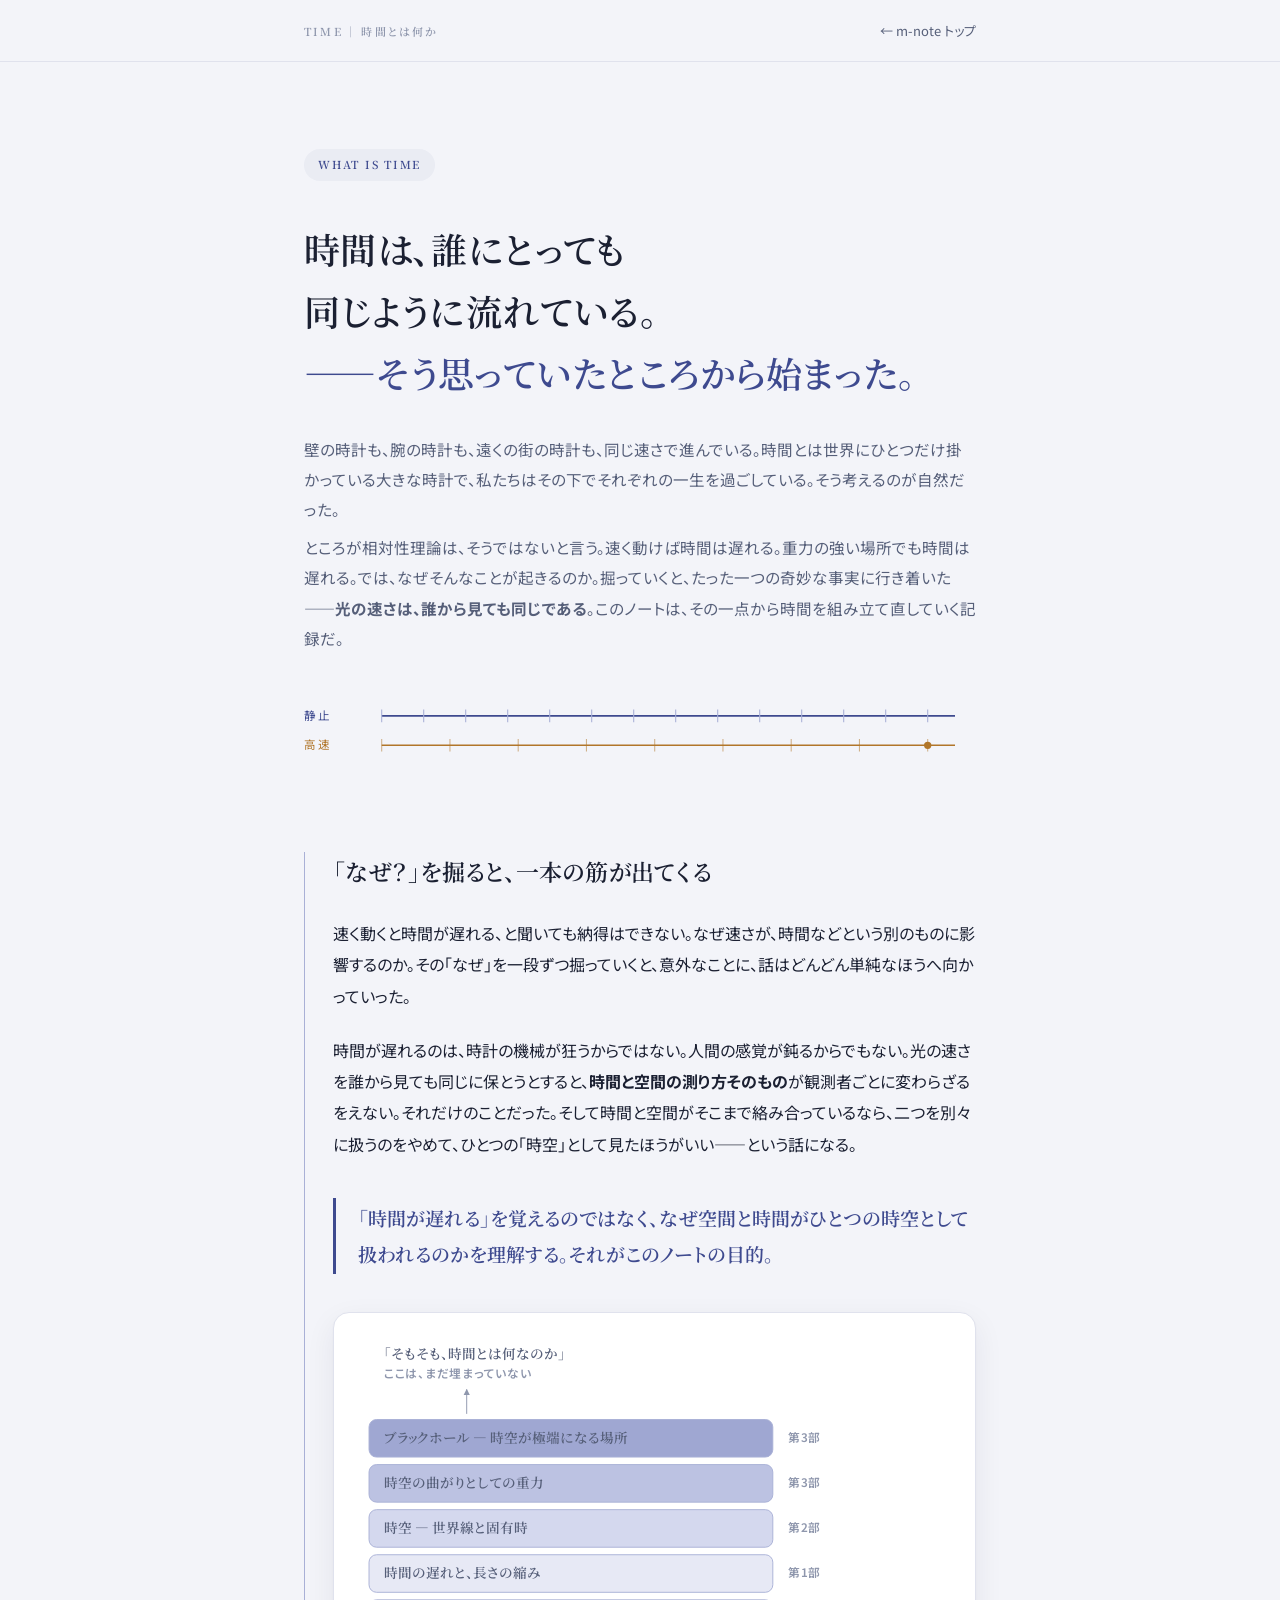
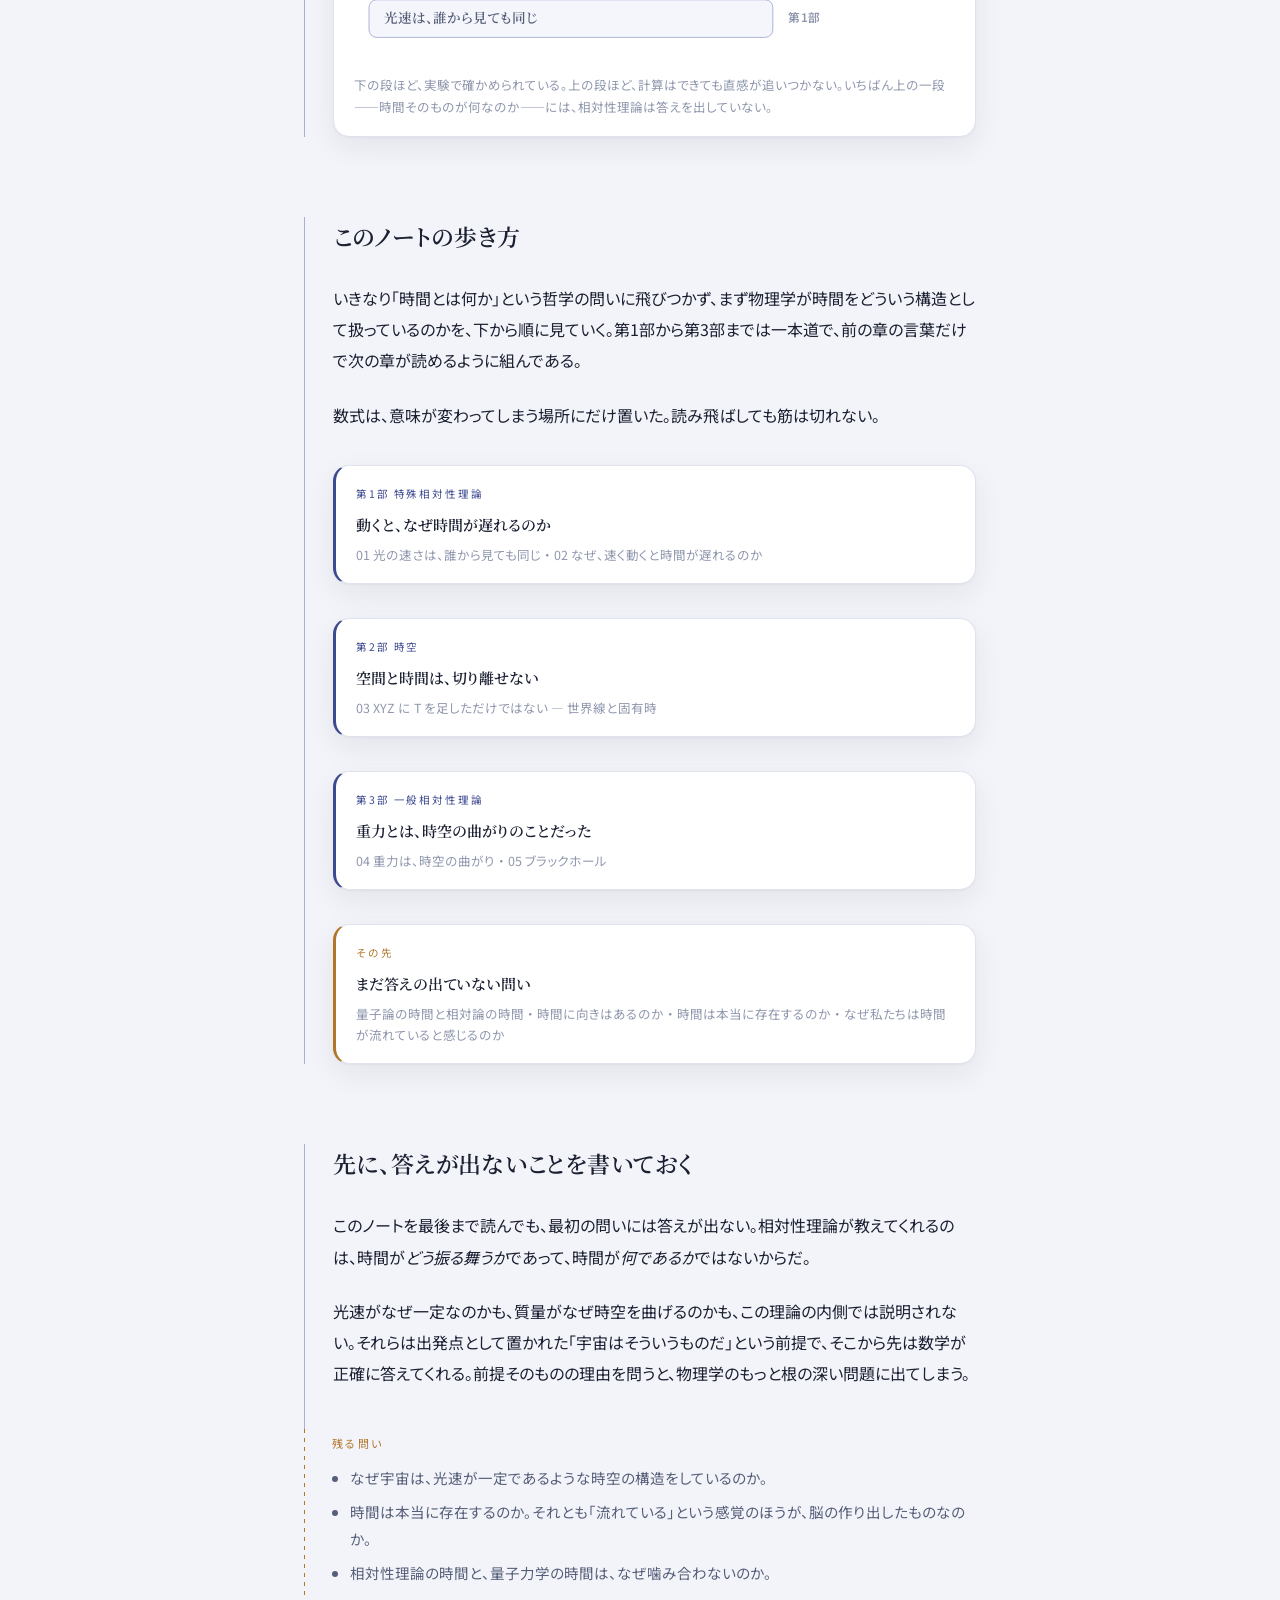
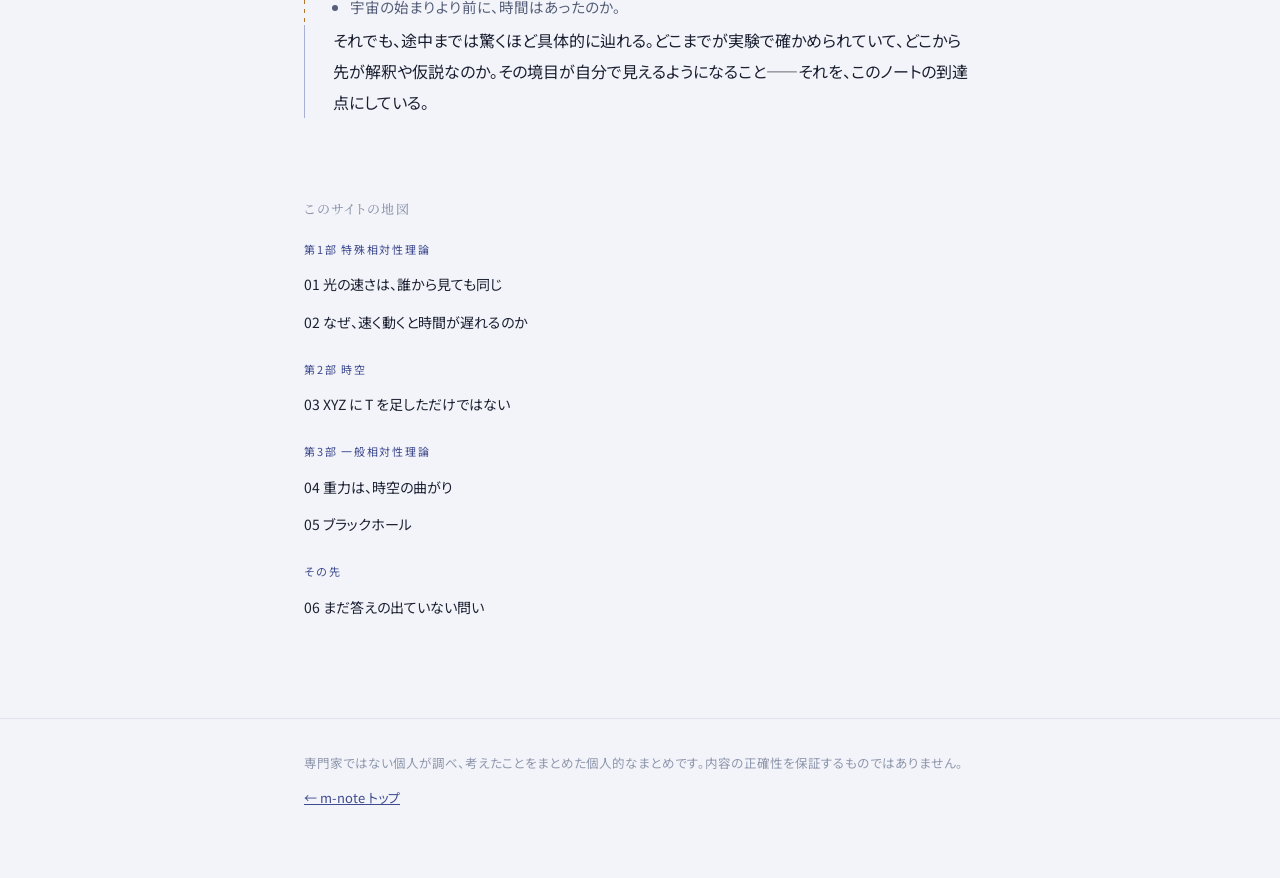
==== index.html @ a7ca9801 "時間とは何か：初回公開 Co-Authored-By: Claude Opus 5 <noreply@anthropic.com>" ====
<!DOCTYPE html>
<html lang="ja">
<head>
<meta charset="UTF-8">
<meta name="viewport" content="width=device-width, initial-scale=1.0">
<title>時間とは何か ｜ m-note</title>
<meta name="description" content="時間は、誰にとっても同じように流れているのか。光速不変という一点から出発して、時間の遅れ、時空と世界線、重力による時空の曲がり、ブラックホール、そして量子論と時間まで。「時間が遅れる」という現象を覚えるのではなく、なぜ空間と時間がひとつの時空として扱われるのかを辿る個人的なまとめ。">
<link rel="icon" href="data:image/svg+xml,<svg xmlns=%22http://www.w3.org/2000/svg%22 viewBox=%220 0 100 100%22><text y=%22.9em%22 font-size=%2290%22>⏳</text></svg>">
<link rel="preconnect" href="https://fonts.googleapis.com">
<link rel="preconnect" href="https://fonts.gstatic.com" crossorigin>
<link href="https://fonts.googleapis.com/css2?family=Noto+Sans+JP:wght@400;500;700&family=Noto+Serif+JP:wght@500;600;700&display=swap" rel="stylesheet">
<link rel="stylesheet" href="css/style.css">
</head>
<body>

<svg width="0" height="0" aria-hidden="true" focusable="false" style="position:absolute">
  <defs>
    <marker id="ar-i" viewBox="0 0 10 10" refX="9" refY="5" markerWidth="7" markerHeight="7" orient="auto-start-reverse"><path d="M0 0 L10 5 L0 10 z"/></marker>
    <marker id="ar-e" viewBox="0 0 10 10" refX="9" refY="5" markerWidth="7" markerHeight="7" orient="auto-start-reverse"><path d="M0 0 L10 5 L0 10 z"/></marker>
    <marker id="ar-f" viewBox="0 0 10 10" refX="9" refY="5" markerWidth="7" markerHeight="7" orient="auto-start-reverse"><path d="M0 0 L10 5 L0 10 z"/></marker>
  </defs>
</svg>

<header class="top">
  <div class="wrap">
    <a class="sitemark" href="index.html">TIME ｜ 時間とは何か</a>
    <a class="back" href="../">← m-note トップ</a>
  </div>
</header>

<main class="wrap">

  <div class="hero">
    <p class="part-label">WHAT IS TIME</p>
    <h1>時間は、誰にとっても<br>同じように流れている。<br><span class="em">——そう思っていたところから始まった。</span></h1>
    <p class="lede">壁の時計も、腕の時計も、遠くの街の時計も、同じ速さで進んでいる。時間とは世界にひとつだけ掛かっている大きな時計で、私たちはその下でそれぞれの一生を過ごしている。そう考えるのが自然だった。</p>
    <p class="lede">ところが相対性理論は、そうではないと言う。速く動けば時間は遅れる。重力の強い場所でも時間は遅れる。では、なぜそんなことが起きるのか。掘っていくと、たった一つの奇妙な事実に行き着いた——<strong>光の速さは、誰から見ても同じである</strong>。このノートは、その一点から時間を組み立て直していく記録だ。</p>

    <svg class="motif" viewBox="0 0 640 60" role="img" aria-labelledby="motif-t">
      <title id="motif-t">同じ区間に刻まれる、目盛りの数のちがい</title>
      <path class="wl-a" d="M74 18 H620"/>
      <path class="wl-b" d="M74 46 H620"/>
      <g class="tick">
        <path d="M74 12 V24"/><path d="M114 12 V24"/><path d="M154 12 V24"/><path d="M194 12 V24"/>
        <path d="M234 12 V24"/><path d="M274 12 V24"/><path d="M314 12 V24"/><path d="M354 12 V24"/>
        <path d="M394 12 V24"/><path d="M434 12 V24"/><path d="M474 12 V24"/><path d="M514 12 V24"/>
        <path d="M554 12 V24"/><path d="M594 12 V24"/>
      </g>
      <g class="tick-b">
        <path d="M74 40 V52"/><path d="M139 40 V52"/><path d="M204 40 V52"/><path d="M269 40 V52"/>
        <path d="M334 40 V52"/><path d="M399 40 V52"/><path d="M464 40 V52"/><path d="M529 40 V52"/>
        <path d="M594 40 V52"/>
      </g>
      <circle class="pulse" cx="594" cy="46" r="3.5"/>
      <text class="t-a" x="0" y="22">静止</text>
      <text class="t-b" x="0" y="50">高速</text>
    </svg>
  </div>

  <section class="ch">
    <h2>「なぜ？」を掘ると、一本の筋が出てくる</h2>
    <p>速く動くと時間が遅れる、と聞いても納得はできない。なぜ速さが、時間などという別のものに影響するのか。その「なぜ」を一段ずつ掘っていくと、意外なことに、話はどんどん単純なほうへ向かっていった。</p>
    <p>時間が遅れるのは、時計の機械が狂うからではない。人間の感覚が鈍るからでもない。光の速さを誰から見ても同じに保とうとすると、<strong>時間と空間の測り方そのもの</strong>が観測者ごとに変わらざるをえない。それだけのことだった。そして時間と空間がそこまで絡み合っているなら、二つを別々に扱うのをやめて、ひとつの「時空」として見たほうがいい——という話になる。</p>

    <div class="keypoint">「時間が遅れる」を覚えるのではなく、なぜ空間と時間がひとつの時空として扱われるのかを理解する。それがこのノートの目的。</div>

    <figure class="fig">
      <svg viewBox="0 0 640 344" role="img" aria-labelledby="fladder-t">
        <title id="fladder-t">光速不変から、ブラックホールまで</title>
        <text x="32" y="26">「そもそも、時間とは何なのか」</text>
        <text class="lb" x="32" y="46">ここは、まだ埋まっていない</text>
        <path class="s-f" d="M120 84 V58" marker-end="url(#ar-f)"/>
        <rect class="box fill-4" x="16" y="90" width="430" height="40" rx="8"/>
        <rect class="box fill-3" x="16" y="138" width="430" height="40" rx="8"/>
        <rect class="box fill-2" x="16" y="186" width="430" height="40" rx="8"/>
        <rect class="box fill-1" x="16" y="234" width="430" height="40" rx="8"/>
        <rect class="box fill-0" x="16" y="282" width="430" height="40" rx="8"/>
        <text x="32" y="115">ブラックホール — 時空が極端になる場所</text>
        <text x="32" y="163">時空の曲がりとしての重力</text>
        <text x="32" y="211">時空 — 世界線と固有時</text>
        <text x="32" y="259">時間の遅れと、長さの縮み</text>
        <text x="32" y="307">光速は、誰から見ても同じ</text>
        <text class="lb" x="462" y="114">第3部</text>
        <text class="lb" x="462" y="162">第3部</text>
        <text class="lb" x="462" y="210">第2部</text>
        <text class="lb" x="462" y="258">第1部</text>
        <text class="lb" x="462" y="306">第1部</text>
      </svg>
      <figcaption>下の段ほど、実験で確かめられている。上の段ほど、計算はできても直感が追いつかない。いちばん上の一段——時間そのものが何なのか——には、相対性理論は答えを出していない。</figcaption>
    </figure>
  </section>

  <section class="ch">
    <h2>このノートの歩き方</h2>
    <p>いきなり「時間とは何か」という哲学の問いに飛びつかず、まず物理学が時間をどういう構造として扱っているのかを、下から順に見ていく。第1部から第3部までは一本道で、前の章の言葉だけで次の章が読めるように組んである。</p>
    <p>数式は、意味が変わってしまう場所にだけ置いた。読み飛ばしても筋は切れない。</p>

    <a class="partcard" href="light.html">
      <span class="k">第1部 特殊相対性理論</span>
      <span class="t">動くと、なぜ時間が遅れるのか</span>
      <span class="d">01 光の速さは、誰から見ても同じ ・ 02 なぜ、速く動くと時間が遅れるのか</span>
    </a>

    <a class="partcard" href="spacetime.html">
      <span class="k">第2部 時空</span>
      <span class="t">空間と時間は、切り離せない</span>
      <span class="d">03 XYZ に T を足しただけではない — 世界線と固有時</span>
    </a>

    <a class="partcard" href="gravity.html">
      <span class="k">第3部 一般相対性理論</span>
      <span class="t">重力とは、時空の曲がりのことだった</span>
      <span class="d">04 重力は、時空の曲がり ・ 05 ブラックホール</span>
    </a>

    <div class="colcard">
      <a href="questions.html">
        <span class="k">その先</span>
        <span class="t">まだ答えの出ていない問い</span>
        <span class="d">量子論の時間と相対論の時間 ・ 時間に向きはあるのか ・ 時間は本当に存在するのか ・ なぜ私たちは時間が流れていると感じるのか</span>
      </a>
    </div>
  </section>

  <section class="ch">
    <h2>先に、答えが出ないことを書いておく</h2>
    <p>このノートを最後まで読んでも、最初の問いには答えが出ない。相対性理論が教えてくれるのは、時間が<em>どう振る舞うか</em>であって、時間が<em>何であるか</em>ではないからだ。</p>
    <p>光速がなぜ一定なのかも、質量がなぜ時空を曲げるのかも、この理論の内側では説明されない。それらは出発点として置かれた「宇宙はそういうものだ」という前提で、そこから先は数学が正確に答えてくれる。前提そのものの理由を問うと、物理学のもっと根の深い問題に出てしまう。</p>

    <div class="q">
      <p class="q-label">残る問い</p>
      <ul>
        <li>なぜ宇宙は、光速が一定であるような時空の構造をしているのか。</li>
        <li>時間は本当に存在するのか。それとも「流れている」という感覚のほうが、脳の作り出したものなのか。</li>
        <li>相対性理論の時間と、量子力学の時間は、なぜ噛み合わないのか。</li>
        <li>宇宙の始まりより前に、時間はあったのか。</li>
      </ul>
    </div>

    <p>それでも、途中までは驚くほど具体的に辿れる。どこまでが実験で確かめられていて、どこから先が解釈や仮説なのか。その境目が自分で見えるようになること——それを、このノートの到達点にしている。</p>
  </section>

</main>

<nav class="sitemap" aria-label="このサイトの地図">
  <h2>このサイトの地図</h2>
  <div class="grp">
    <p class="k">第1部 特殊相対性理論</p>
    <ul>
      <li><a href="light.html">01 光の速さは、誰から見ても同じ</a></li>
      <li><a href="dilation.html">02 なぜ、速く動くと時間が遅れるのか</a></li>
    </ul>
  </div>
  <div class="grp">
    <p class="k">第2部 時空</p>
    <ul>
      <li><a href="spacetime.html">03 XYZ に T を足しただけではない</a></li>
    </ul>
  </div>
  <div class="grp">
    <p class="k">第3部 一般相対性理論</p>
    <ul>
      <li><a href="gravity.html">04 重力は、時空の曲がり</a></li>
      <li><a href="blackhole.html">05 ブラックホール</a></li>
    </ul>
  </div>
  <div class="grp">
    <p class="k">その先</p>
    <ul>
      <li><a href="questions.html">06 まだ答えの出ていない問い</a></li>
    </ul>
  </div>
</nav>

<footer class="foot">
  <div class="wrap">
    <p>専門家ではない個人が調べ、考えたことをまとめた個人的なまとめです。内容の正確性を保証するものではありません。</p>
    <p><a href="../">← m-note トップ</a></p>
  </div>
</footer>

</body>
</html>
---- css/style.css ----
/* =========================================================
   時間とは何か ｜ m-note
   テーマ: 夜のインディゴ × 光の琥珀
   ========================================================= */

:root {
  --ground: #f3f4f9;
  --paper: #ffffff;
  --ink: #1b2032;
  --ink-soft: #565f79;
  --ink-faint: #8f97ad;
  --primary: #3e4a8f;
  --primary-soft: #a9b0d6;
  --accent: #b1762a;
  --line: #e0e2ed;
  --wash: rgba(62, 74, 143, 0.05);
  --primary-rgb: 62, 74, 143;
  --accent-rgb: 177, 118, 42;
  /* 深さ（重力ポテンシャル・時空の曲がり）を塗り分ける5段 */
  --l0: #f5f6fb;
  --l1: #e7e9f5;
  --l2: #d4d8ee;
  --l3: #bcc2e2;
  --l4: #9fa7d2;
  --shadow: 0 1px 2px rgba(27, 32, 50, 0.04), 0 10px 30px rgba(27, 32, 50, 0.07);
  --r-card: 16px;
  --r-pill: 999px;
}
@media (prefers-color-scheme: dark) {
  :root {
    --ground: #0f1220;
    --paper: #181c2c;
    --ink: #e7e9f4;
    --ink-soft: #a8afc6;
    --ink-faint: #767e96;
    --primary: #9aa6ea;
    --primary-soft: #3c4573;
    --accent: #ddab5c;
    --line: #262b41;
    --wash: rgba(154, 166, 234, 0.07);
    --primary-rgb: 154, 166, 234;
    --accent-rgb: 221, 171, 92;
    --l0: #151a2a;
    --l1: #1c2234;
    --l2: #242b41;
    --l3: #2e3650;
    --l4: #3a4463;
    --shadow: 0 1px 2px rgba(0, 0, 0, 0.3), 0 10px 30px rgba(0, 0, 0, 0.36);
  }
}

* { box-sizing: border-box; }
html { scroll-behavior: smooth; }

body {
  margin: 0;
  background: var(--ground);
  color: var(--ink);
  font-family: "Noto Sans JP", "Hiragino Kaku Gothic ProN", "Hiragino Sans", "Yu Gothic", sans-serif;
  font-size: 16px;
  line-height: 1.95;
  -webkit-font-smoothing: antialiased;
  font-feature-settings: "palt";
}
h1, h2, h3, .sitemark, .part-label, .col-label, .colcard .t, .partcard .t,
.pager .t, .sitemap h2, .keypoint, .fig text {
  font-family: "Noto Serif JP", "Hiragino Mincho ProN", "Yu Mincho", serif;
  font-weight: 600;
}

.wrap { max-width: 720px; margin: 0 auto; padding: 0 24px; }

a { color: var(--primary); }
a:focus-visible { outline: 2px solid var(--primary); outline-offset: 3px; border-radius: 2px; }

/* ---------- header ---------- */
.top { border-bottom: 1px solid var(--line); }
.top .wrap {
  display: flex; align-items: baseline; justify-content: space-between;
  gap: 16px; padding-top: 18px; padding-bottom: 18px;
}
.sitemark {
  font-size: 11px; letter-spacing: .2em; color: var(--ink-faint);
  text-transform: uppercase; text-decoration: none;
}
.sitemark:hover { color: var(--primary); }
.back { font-size: 13px; text-decoration: none; color: var(--ink-soft); }
.back:hover { color: var(--primary); }

/* ---------- hero ---------- */
.hero { padding: 76px 0 12px; }
.part-label, .col-label {
  display: inline-block; padding: 5px 14px; font-size: 11px; letter-spacing: .16em;
  border-radius: var(--r-pill);
}
.part-label { background: var(--wash); color: var(--primary); }
.col-label { background: var(--paper); color: var(--accent); border: 1px solid var(--accent); }

h1 {
  font-size: clamp(25px, 6.2vw, 36px); line-height: 1.72;
  margin: 26px 0 30px; letter-spacing: .01em;
}
h1 .em { color: var(--primary); }
.lede { color: var(--ink-soft); margin: 0 0 8px; font-size: 15.5px; }

/* hero motif — 静止と運動、ふたつの世界線 */
.motif { display: block; width: 100%; height: auto; margin: 44px 0 0; overflow: visible; }
.motif .wl-a { stroke: var(--primary); stroke-width: 1.5; fill: none; }
.motif .wl-b { stroke: var(--accent); stroke-width: 1.5; fill: none; }
.motif .tick { stroke: var(--primary-soft); stroke-width: 1; }
.motif .tick-b { stroke: rgba(var(--accent-rgb), .55); stroke-width: 1; }
.motif text { font-size: 11px; letter-spacing: .14em; }
.motif .t-a { fill: var(--primary); }
.motif .t-b { fill: var(--accent); }
.motif .pulse { fill: var(--accent); animation: climb 5s linear infinite; }
@keyframes climb { from { opacity: .15; } 50% { opacity: 1; } to { opacity: .15; } }
@media (prefers-reduced-motion: reduce) {
  html { scroll-behavior: auto; }
  .motif .pulse { animation: none; opacity: .8; }
}

/* ---------- toc ---------- */
.toc { margin: 64px 0 0; border-top: 1px solid var(--line); }
.toc a {
  display: flex; align-items: baseline; gap: 16px;
  padding: 13px 2px; border-bottom: 1px solid var(--line);
  text-decoration: none; color: var(--ink);
}
.toc a:hover { background: var(--wash); }
.toc .n { font-size: 11px; letter-spacing: .12em; color: var(--ink-faint); min-width: 22px; }
.toc .t { font-size: 14.5px; }
.toc .s { margin-left: auto; font-size: 12px; color: var(--ink-faint); text-align: right; }

/* ---------- chapters ---------- */
.ch { margin: 80px 0; border-left: 1px solid var(--primary-soft); padding-left: 28px; }
.ch-label { font-size: 11px; letter-spacing: .22em; color: var(--primary); margin: 0 0 10px; }
h2 { font-size: clamp(19px, 4.6vw, 23px); line-height: 1.75; margin: 0 0 26px; }
h3 {
  font-size: 14px; font-weight: 700; letter-spacing: .04em;
  color: var(--ink-soft); margin: 44px 0 14px;
  font-family: "Noto Sans JP", sans-serif;
}
.ch p { margin: 0 0 1.45em; }
.ch p:last-child { margin-bottom: 0; }
.err { color: var(--accent); font-weight: 500; }
strong { font-weight: 700; }

blockquote {
  margin: 0 0 1.6em; padding: 0;
  font-size: 17px; line-height: 1.9; color: var(--primary);
}

/* ---------- figures ---------- */
.fig {
  margin: 34px 0; padding: 22px 20px 18px;
  background: var(--paper); border: 1px solid var(--line);
  border-radius: var(--r-card); box-shadow: var(--shadow);
}
.fig svg { display: block; width: 100%; height: auto; overflow: visible; }
.fig figcaption { margin-top: 16px; font-size: 12.5px; line-height: 1.75; color: var(--ink-faint); }
.fig text { font-size: 14.5px; fill: var(--ink-soft); }
.fig .lb { font-size: 12.5px; letter-spacing: .06em; fill: var(--ink-faint); font-family: "Noto Sans JP", sans-serif; }
.fig .ti { fill: var(--primary); font-size: 13.5px; }
.fig .te { fill: var(--accent); font-size: 13.5px; }

/* 線の種類 */
.s-i { stroke: var(--primary); fill: none; stroke-width: 1.5; }          /* 主線 */
.s-e { stroke: var(--accent); fill: none; stroke-width: 1.5; }           /* 光・強調 */
.s-e-d { stroke: var(--accent); fill: none; stroke-width: 1.5; stroke-dasharray: 5 5; }
.s-l { stroke: var(--line); fill: none; stroke-width: 1; }               /* 目盛り */
.s-f { stroke: var(--ink-faint); fill: none; stroke-width: 1; }
.s-f-d { stroke: var(--ink-faint); fill: none; stroke-width: 1; stroke-dasharray: 4 4; }
.axis { stroke: var(--ink-faint); fill: none; stroke-width: 1.2; }
.box { fill: var(--wash); stroke: var(--primary-soft); stroke-width: 1; }
.cone { fill: rgba(var(--accent-rgb), .10); stroke: var(--accent); stroke-width: 1.2; }
.f-i { fill: var(--primary); }
.f-e { fill: var(--accent); }
.f-f { fill: var(--ink-faint); }
.fill-0 { fill: var(--l0); }
.fill-1 { fill: var(--l1); }
.fill-2 { fill: var(--l2); }
.fill-3 { fill: var(--l3); }
.fill-4 { fill: var(--l4); }
.mesh { fill: none; stroke: rgba(var(--primary-rgb), .38); stroke-width: 1; }
.mesh-b { fill: none; stroke: rgba(var(--primary-rgb), .7); stroke-width: 1.3; }
#ar-i path { fill: var(--primary); }
#ar-e path { fill: var(--accent); }
#ar-f path { fill: var(--ink-faint); }

.chip {
  display: inline-block; width: 10px; height: 10px; border-radius: var(--r-pill);
  margin-right: 8px; vertical-align: 1px; border: 1px solid var(--line);
}
.c0 { background: var(--l0); } .c1 { background: var(--l1); } .c2 { background: var(--l2); }
.c3 { background: var(--l3); } .c4 { background: var(--l4); }
.ce { background: var(--accent); border-color: var(--accent); }

/* ---------- 式 ---------- */
.formula {
  margin: 30px 0; padding: 18px 20px; text-align: center;
  background: var(--paper); border: 1px solid var(--line); border-radius: var(--r-card);
  font-family: "Noto Serif JP", serif; font-size: 17px; line-height: 2.1; color: var(--ink);
  overflow-x: auto;
}
.formula .note {
  display: block; margin-top: 8px;
  font-family: "Noto Sans JP", sans-serif; font-size: 12.5px; color: var(--ink-faint); line-height: 1.8;
}
.formula sub { font-size: .7em; }

/* ---------- table ---------- */
.tbl-scroll { overflow-x: auto; margin: 28px 0; }
table { width: 100%; border-collapse: collapse; font-size: 14px; min-width: 420px; }
th, td { text-align: left; padding: 11px 10px 11px 0; border-bottom: 1px solid var(--line); vertical-align: top; }
th { font-weight: 700; color: var(--ink-soft); font-size: 12px; letter-spacing: .08em; white-space: nowrap; }
td:first-child { white-space: nowrap; color: var(--primary); font-weight: 500; }

/* ---------- 要点カード ---------- */
.summary {
  margin: 0 0 8px; padding: 20px 22px 18px;
  background: var(--paper); border: 1px solid var(--line);
  border-radius: var(--r-card); box-shadow: var(--shadow);
}
.summary .k {
  display: block; margin: 0 0 13px;
  font-family: "Noto Serif JP", serif; font-weight: 600;
  font-size: 11px; letter-spacing: .2em; color: var(--primary);
}
.summary ul { margin: 0; padding: 0; list-style: none; }
.summary li { position: relative; margin: 0 0 11px; padding-left: 24px; font-size: 14.5px; line-height: 1.85; }
.summary li::before {
  content: ""; position: absolute; left: 4px; top: .78em;
  width: 7px; height: 7px; border-radius: 50%; background: var(--primary-soft);
}
.summary li:last-child { margin-bottom: 0; }

/* ---------- 大事な一文 ---------- */
.keypoint {
  margin: 38px 0; padding: 2px 0 2px 22px;
  border-left: 3px solid var(--primary);
  font-weight: 600; color: var(--primary);
  font-size: clamp(16px, 4.3vw, 19px); line-height: 1.9;
}

/* ---------- 手順・段階リスト ---------- */
.steps { margin: 32px 0; padding: 0; list-style: none; counter-reset: st; }
.steps > li { position: relative; margin: 0 0 22px; padding: 0 0 0 46px; counter-increment: st; }
.steps > li::before {
  content: counter(st);
  position: absolute; left: 0; top: 1px;
  width: 28px; height: 28px; border-radius: 50%;
  background: var(--paper); border: 1px solid var(--primary-soft);
  color: var(--primary); font-size: 12.5px;
  font-family: "Noto Serif JP", serif; font-weight: 600;
  display: flex; align-items: center; justify-content: center;
}
.steps > li::after {
  content: ""; position: absolute; left: 14px; top: 34px; bottom: -18px;
  width: 1px; background: var(--line);
}
.steps > li:last-child { margin-bottom: 0; }
.steps > li:last-child::after { display: none; }
.steps .t { display: block; margin: 2px 0 5px; font-weight: 700; color: var(--ink); }
.steps p { margin: 0; font-size: 14.5px; line-height: 1.85; color: var(--ink-soft); }

/* ---------- 用語のひとこと ---------- */
.terms { margin: 32px 0; padding: 16px 20px; background: var(--wash); border-radius: var(--r-card); }
.terms .k { display: block; margin: 0 0 10px; font-size: 11px; letter-spacing: .2em; color: var(--ink-faint); }
.terms dl { margin: 0; }
.terms dt { font-weight: 700; color: var(--primary); font-size: 14px; margin: 12px 0 0; }
.terms dt:first-of-type { margin-top: 0; }
.terms dd { margin: 3px 0 0; font-size: 14px; line-height: 1.8; color: var(--ink-soft); }

/* ---------- 並べて見る ---------- */
.duo { display: grid; grid-template-columns: 1fr 1fr; gap: 14px; margin: 32px 0; }
.duo .card { padding: 16px 18px; background: var(--paper); border: 1px solid var(--line); border-radius: var(--r-card); }
.duo .card .k { display: block; margin: 0 0 7px; font-size: 11px; letter-spacing: .16em; color: var(--primary); }
.duo .card.b .k { color: var(--accent); }
.duo .card .t { display: block; margin: 0 0 6px; font-weight: 700; }
.duo .card p { margin: 0; font-size: 14px; line-height: 1.8; color: var(--ink-soft); }
@media (max-width: 560px) { .duo { grid-template-columns: 1fr; } }

/* ---------- よくある誤解 ---------- */
.myth {
  margin: 34px 0; padding: 18px 20px;
  background: var(--paper); border: 1px solid var(--line);
  border-left: 3px solid var(--accent); border-radius: var(--r-card);
}
.myth .k { display: block; font-size: 10.5px; letter-spacing: .18em; color: var(--accent); margin-bottom: 8px; }
.myth p { margin: 0 0 .9em; font-size: 14.5px; line-height: 1.85; }
.myth p:last-child { margin-bottom: 0; }
.myth .x { color: var(--ink-faint); }

/* ---------- 残る問い ---------- */
.q { position: relative; margin: 40px 0 0 -28px; padding: 4px 0 4px 27px; }
.q::before {
  content: ""; position: absolute; left: -1px; top: 0; bottom: 0; width: 1px;
  background: repeating-linear-gradient(to bottom, var(--accent) 0 4px, var(--ground) 4px 9px);
}
.q .q-label { font-size: 11px; letter-spacing: .22em; color: var(--accent); margin: 0 0 10px; }
.q ul { margin: 0; padding-left: 1.1em; }
.q li { margin: 0 0 .5em; font-size: 14.5px; color: var(--ink-soft); line-height: 1.85; }
.q li:last-child { margin-bottom: 0; }

/* ---------- カード類 ---------- */
.partcard {
  display: block; margin: 34px 0; padding: 18px 20px; background: var(--paper);
  border: 1px solid var(--line); border-left: 3px solid var(--primary);
  border-radius: var(--r-card); box-shadow: var(--shadow); text-decoration: none;
}
a.partcard:hover { border-color: var(--primary); }
.partcard .k { display: block; font-size: 10.5px; letter-spacing: .18em; color: var(--primary); margin-bottom: 6px; }
.partcard .t { display: block; font-size: 15px; color: var(--ink); margin-bottom: 4px; }
.partcard .d { display: block; font-size: 12.5px; color: var(--ink-faint); line-height: 1.7; }

.colcard { margin: 34px 0; }
.colcard a {
  display: block; padding: 18px 20px; background: var(--paper);
  border: 1px solid var(--line); border-left: 3px solid var(--accent);
  border-radius: var(--r-card); box-shadow: var(--shadow); text-decoration: none;
}
.colcard a:hover { border-color: var(--accent); }
.colcard .k { display: block; font-size: 10.5px; letter-spacing: .18em; color: var(--accent); margin-bottom: 6px; }
.colcard .t { display: block; font-size: 15px; color: var(--ink); margin-bottom: 4px; }
.colcard .d { display: block; font-size: 12.5px; color: var(--ink-faint); line-height: 1.7; }

/* ---------- パンくず・前後・地図・脚 ---------- */
.crumb { max-width: 720px; margin: 0 auto; padding: 18px 24px 0; font-size: 12.5px; color: var(--ink-faint); }
.crumb a { color: var(--ink-soft); text-decoration: none; margin: 0 8px; }
.crumb a:first-child { margin-left: 0; }
.crumb a:hover { color: var(--primary); }
.crumb span { margin: 0 8px; }

.pager { display: flex; gap: 12px; max-width: 720px; margin: 72px auto 0; padding: 0 24px; }
.pager a {
  flex: 1; padding: 16px 18px; background: var(--paper); border: 1px solid var(--line);
  border-radius: var(--r-card); text-decoration: none; box-shadow: var(--shadow);
}
.pager a:hover { border-color: var(--primary-soft); }
.pager .next { text-align: right; }
.pager .k { display: block; font-size: 10.5px; letter-spacing: .16em; color: var(--ink-faint); margin-bottom: 5px; }
.pager .t { display: block; font-size: 14px; color: var(--ink); }

.sitemap { max-width: 720px; margin: 72px auto 0; padding: 0 24px; }
.sitemap h2 { font-size: 13px; letter-spacing: .12em; color: var(--ink-faint); margin: 0 0 18px; font-weight: 500; }
.sitemap .grp { margin-bottom: 22px; }
.sitemap .k { font-size: 11px; letter-spacing: .16em; color: var(--primary); margin: 0 0 8px; }
.sitemap ul { list-style: none; margin: 0; padding: 0; }
.sitemap li { margin: 0 0 6px; }
.sitemap a { font-size: 14px; color: var(--ink); text-decoration: none; }
.sitemap a:hover { color: var(--primary); text-decoration: underline; }

.foot { margin-top: 96px; border-top: 1px solid var(--line); }
.foot .wrap { padding-top: 32px; padding-bottom: 56px; }
.foot p { margin: 0 0 12px; font-size: 12.5px; line-height: 1.85; color: var(--ink-faint); }
.foot a { font-size: 13px; }

@media (max-width: 560px) {
  body { font-size: 15.5px; }
  .hero { padding-top: 56px; }
  .ch { padding-left: 18px; margin: 64px 0; }
  .q { margin-left: -18px; padding-left: 17px; }
  .fig { padding: 16px 14px 14px; }
  .pager { flex-direction: column; }
  .pager .next { text-align: left; }
  .formula { font-size: 15.5px; }
}
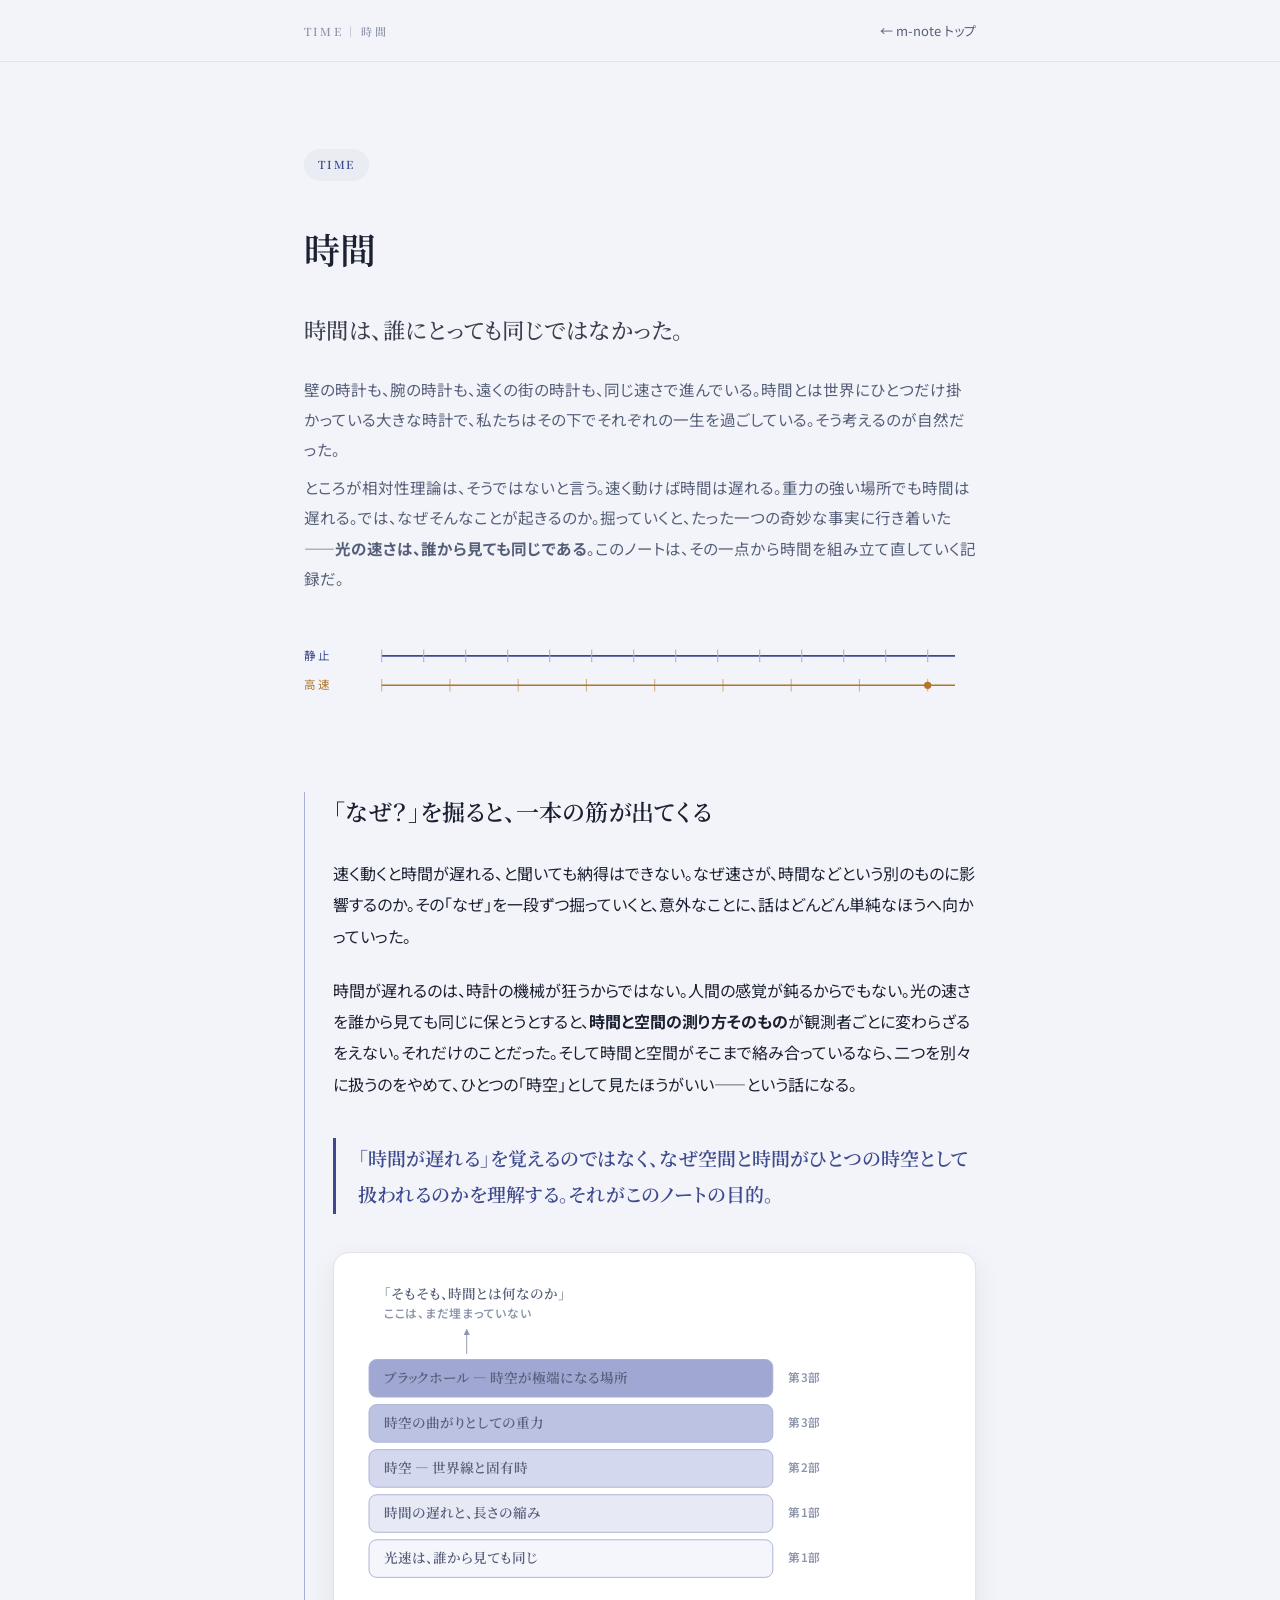
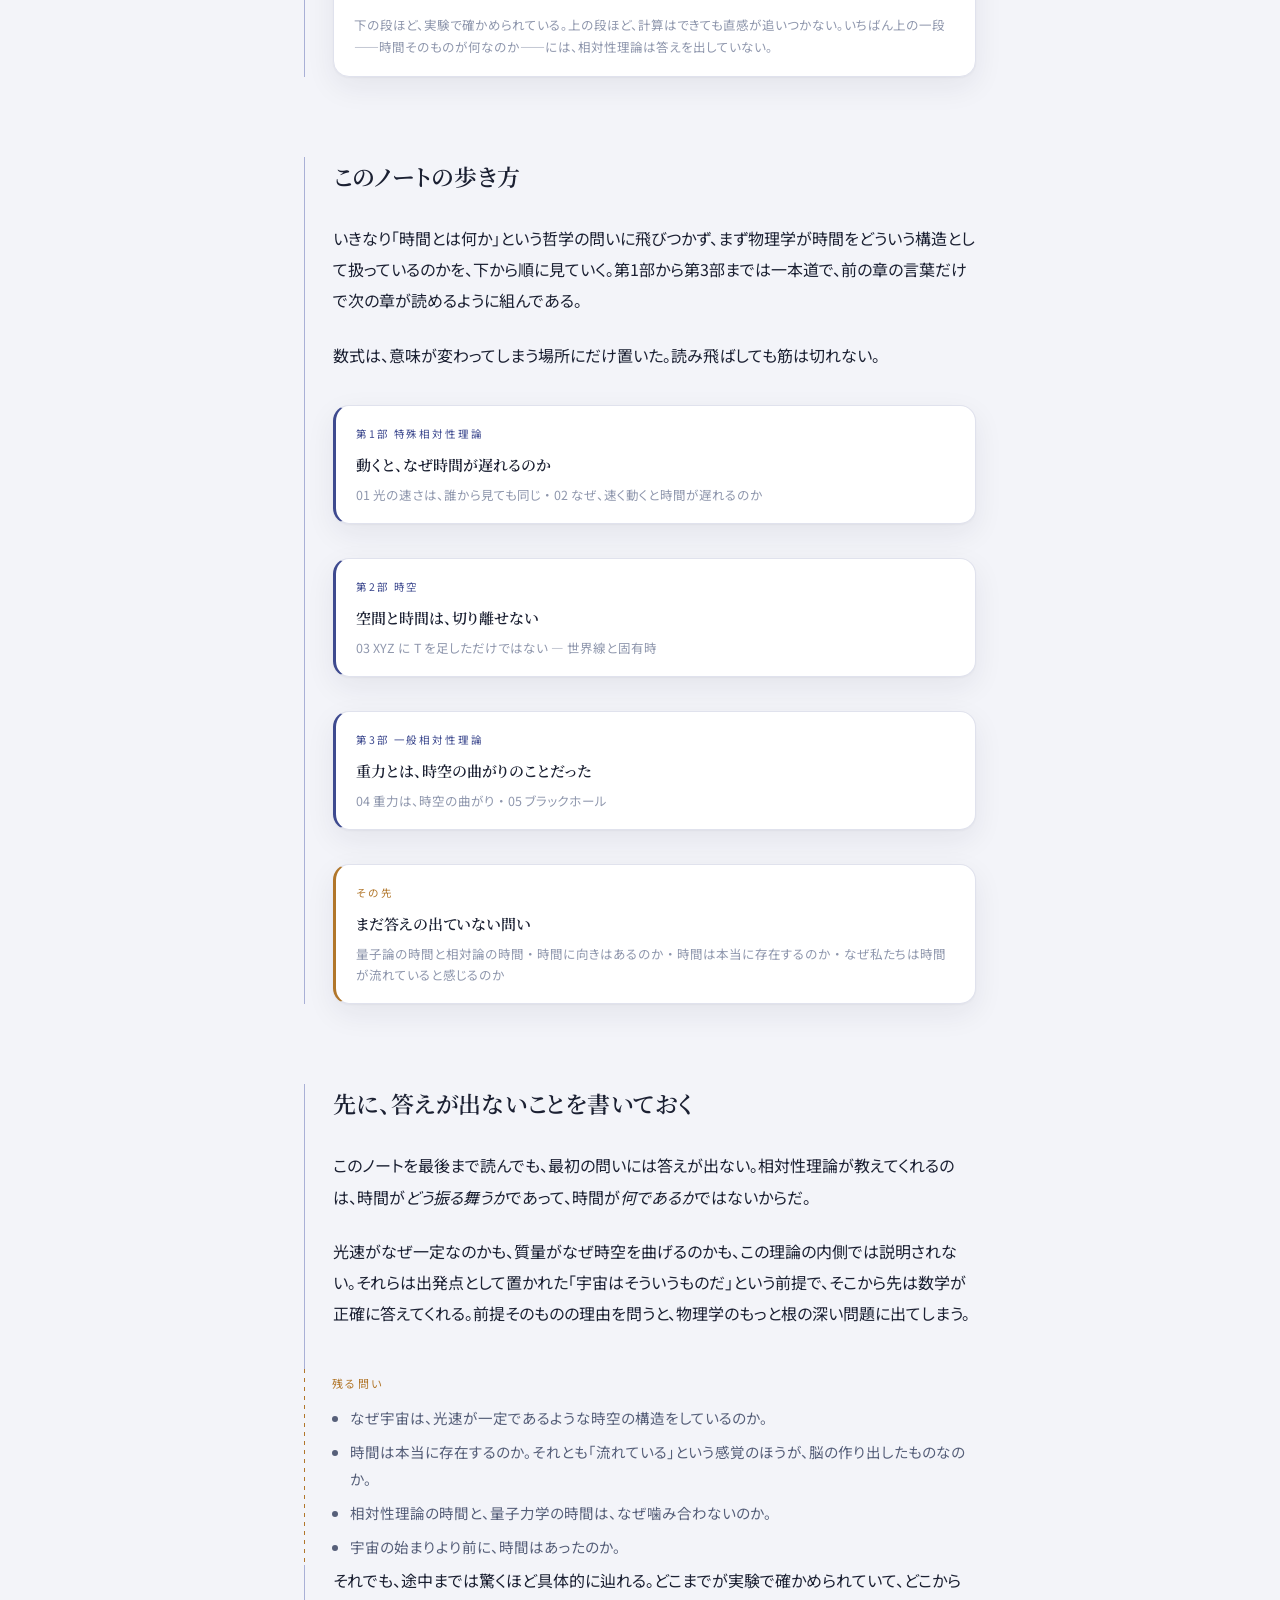
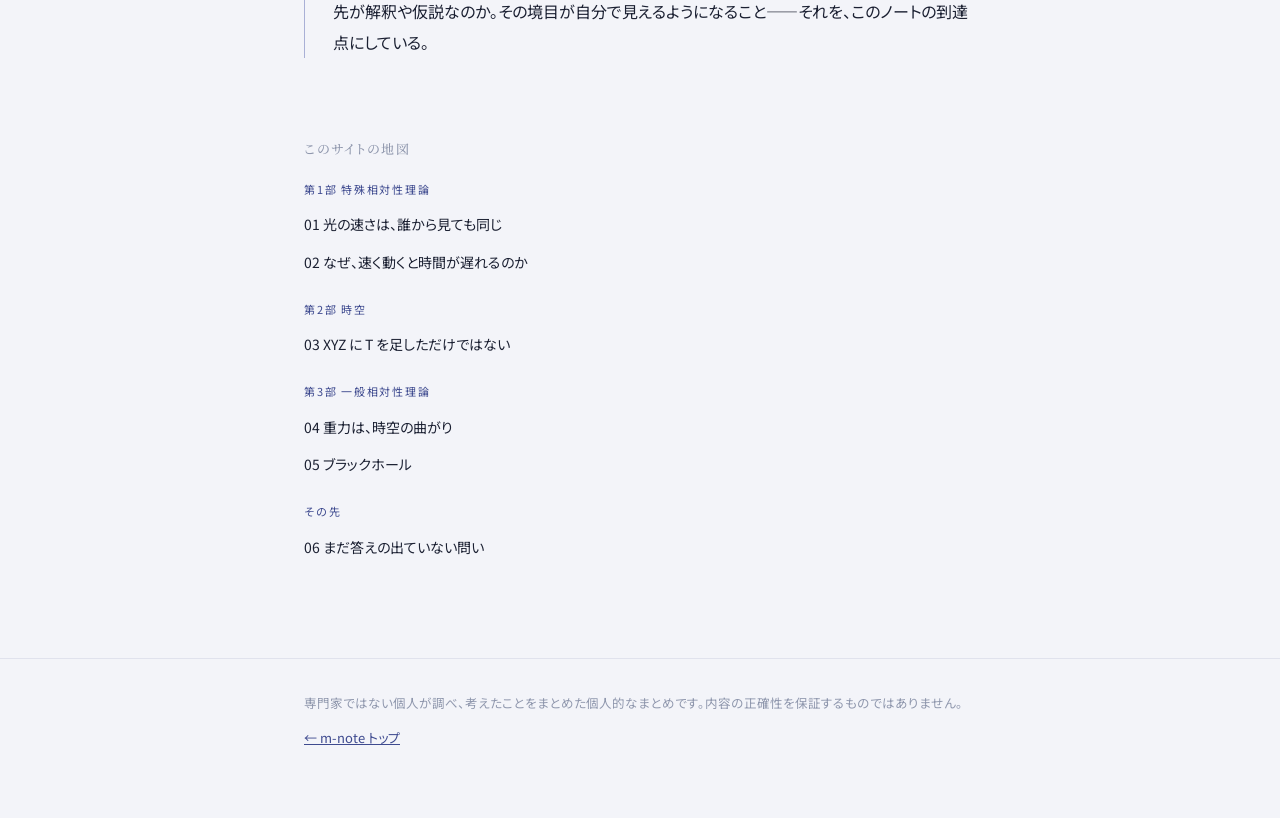
==== commit 01518d34: "見出しを「英字ラベル・ノート名・ひと言」に統一、ノート名を短い名詞に Co-Authored-By: Claude Opus 5.5 <noreply@anthropic.com>" ====
--- a/index.html
+++ b/index.html
@@ -3,13 +3,14 @@
 <head>
 <meta charset="UTF-8">
 <meta name="viewport" content="width=device-width, initial-scale=1.0">
-<title>時間とは何か ｜ m-note</title>
+<title>時間｜まとめノート</title>
 <meta name="description" content="時間は、誰にとっても同じように流れているのか。光速不変という一点から出発して、時間の遅れ、時空と世界線、重力による時空の曲がり、ブラックホール、そして量子論と時間まで。「時間が遅れる」という現象を覚えるのではなく、なぜ空間と時間がひとつの時空として扱われるのかを辿る個人的なまとめ。">
 <link rel="icon" href="data:image/svg+xml,<svg xmlns=%22http://www.w3.org/2000/svg%22 viewBox=%220 0 100 100%22><text y=%22.9em%22 font-size=%2290%22>⏳</text></svg>">
 <link rel="preconnect" href="https://fonts.googleapis.com">
 <link rel="preconnect" href="https://fonts.gstatic.com" crossorigin>
 <link href="https://fonts.googleapis.com/css2?family=Noto+Sans+JP:wght@400;500;700&family=Noto+Serif+JP:wght@500;600;700&display=swap" rel="stylesheet">
 <link rel="stylesheet" href="css/style.css">
+<style>.mn-tagline{font-family:"Noto Serif JP",serif;font-weight:500;font-size:clamp(1.05rem,2.6vw,1.4rem);line-height:1.75;letter-spacing:.02em;margin:.1em 0 1.1em;opacity:.85}.mn-eyebrow{display:block;font-size:.72rem;letter-spacing:.24em;opacity:.6;margin:0 0 .8em}</style>
 </head>
 <body>
 
@@ -23,7 +24,7 @@
 
 <header class="top">
   <div class="wrap">
-    <a class="sitemark" href="index.html">TIME ｜ 時間とは何か</a>
+    <a class="sitemark" href="index.html">TIME ｜ 時間</a>
     <a class="back" href="../">← m-note トップ</a>
   </div>
 </header>
@@ -31,8 +32,9 @@
 <main class="wrap">
 
   <div class="hero">
-    <p class="part-label">WHAT IS TIME</p>
-    <h1>時間は、誰にとっても<br>同じように流れている。<br><span class="em">——そう思っていたところから始まった。</span></h1>
+    <p class="part-label">TIME</p>
+    <h1>時間</h1>
+    <p class="mn-tagline">時間は、誰にとっても同じではなかった。</p>
     <p class="lede">壁の時計も、腕の時計も、遠くの街の時計も、同じ速さで進んでいる。時間とは世界にひとつだけ掛かっている大きな時計で、私たちはその下でそれぞれの一生を過ごしている。そう考えるのが自然だった。</p>
     <p class="lede">ところが相対性理論は、そうではないと言う。速く動けば時間は遅れる。重力の強い場所でも時間は遅れる。では、なぜそんなことが起きるのか。掘っていくと、たった一つの奇妙な事実に行き着いた——<strong>光の速さは、誰から見ても同じである</strong>。このノートは、その一点から時間を組み立て直していく記録だ。</p>
 
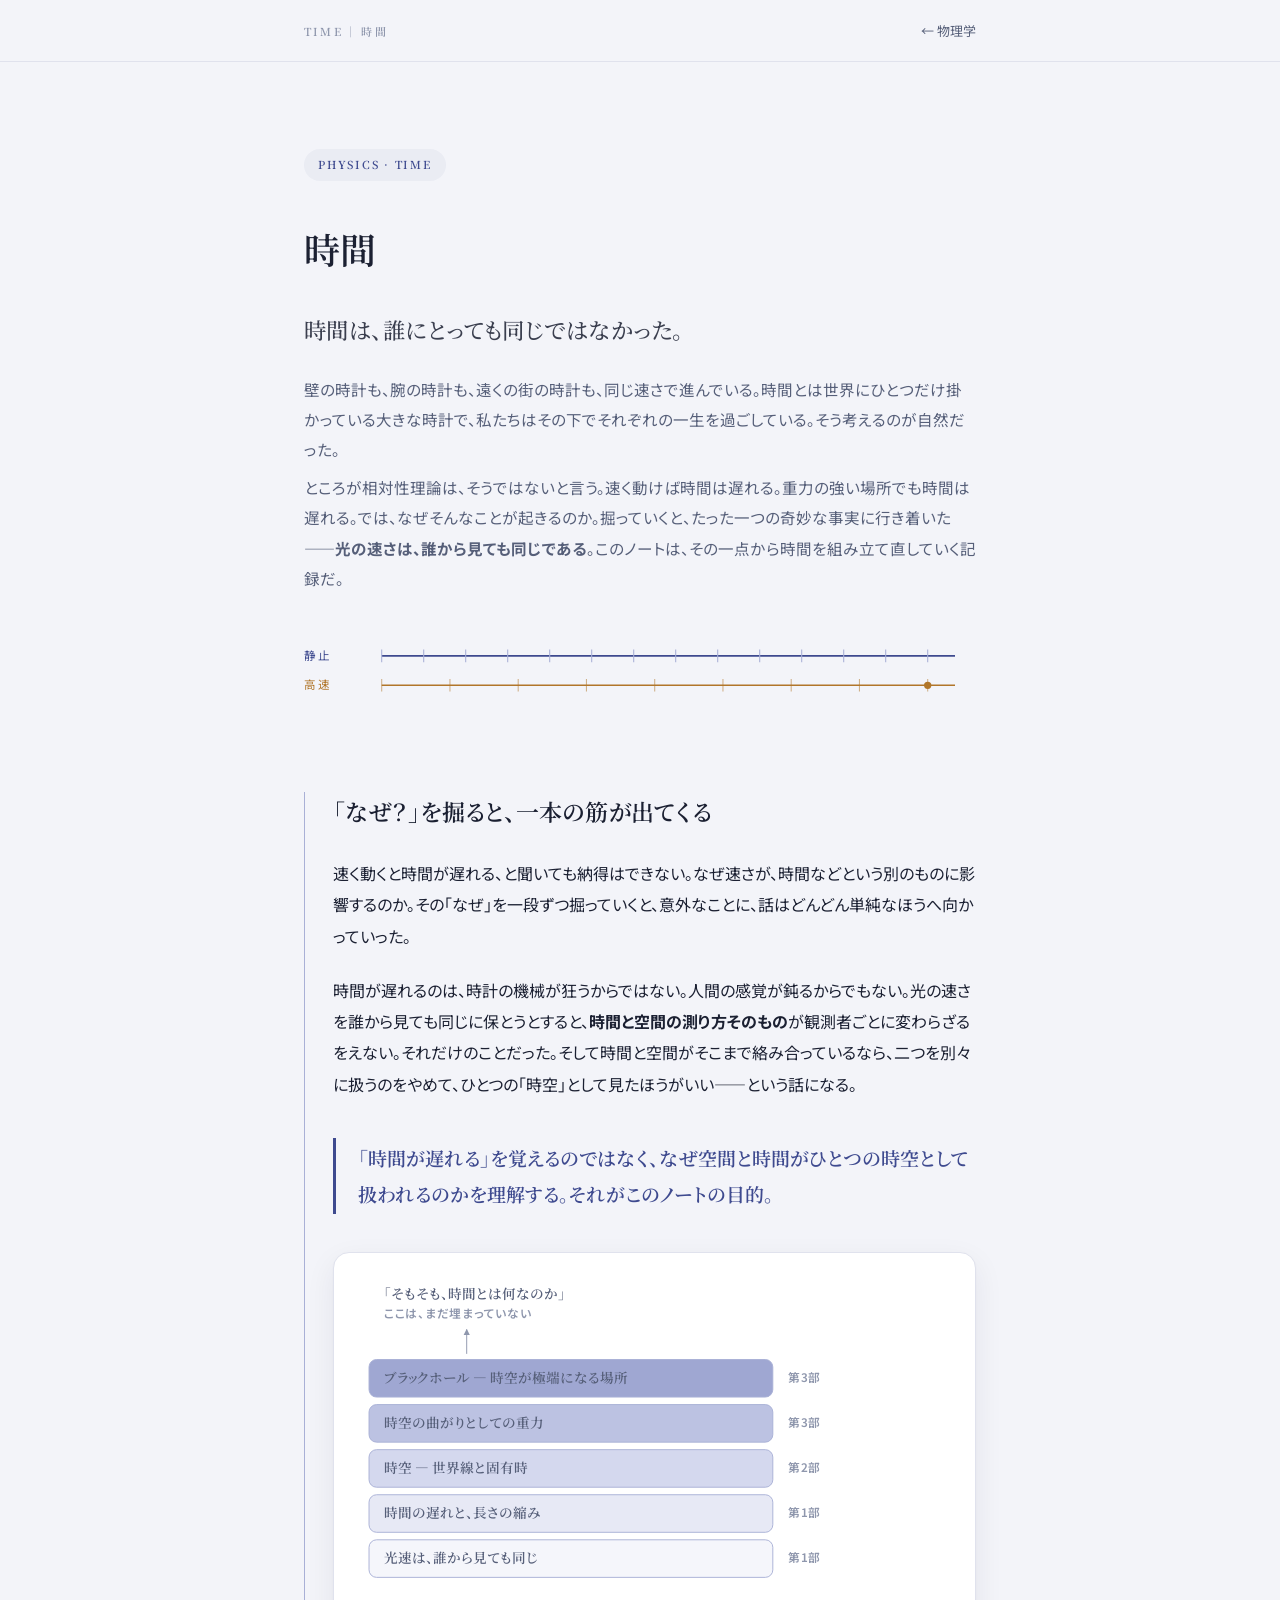
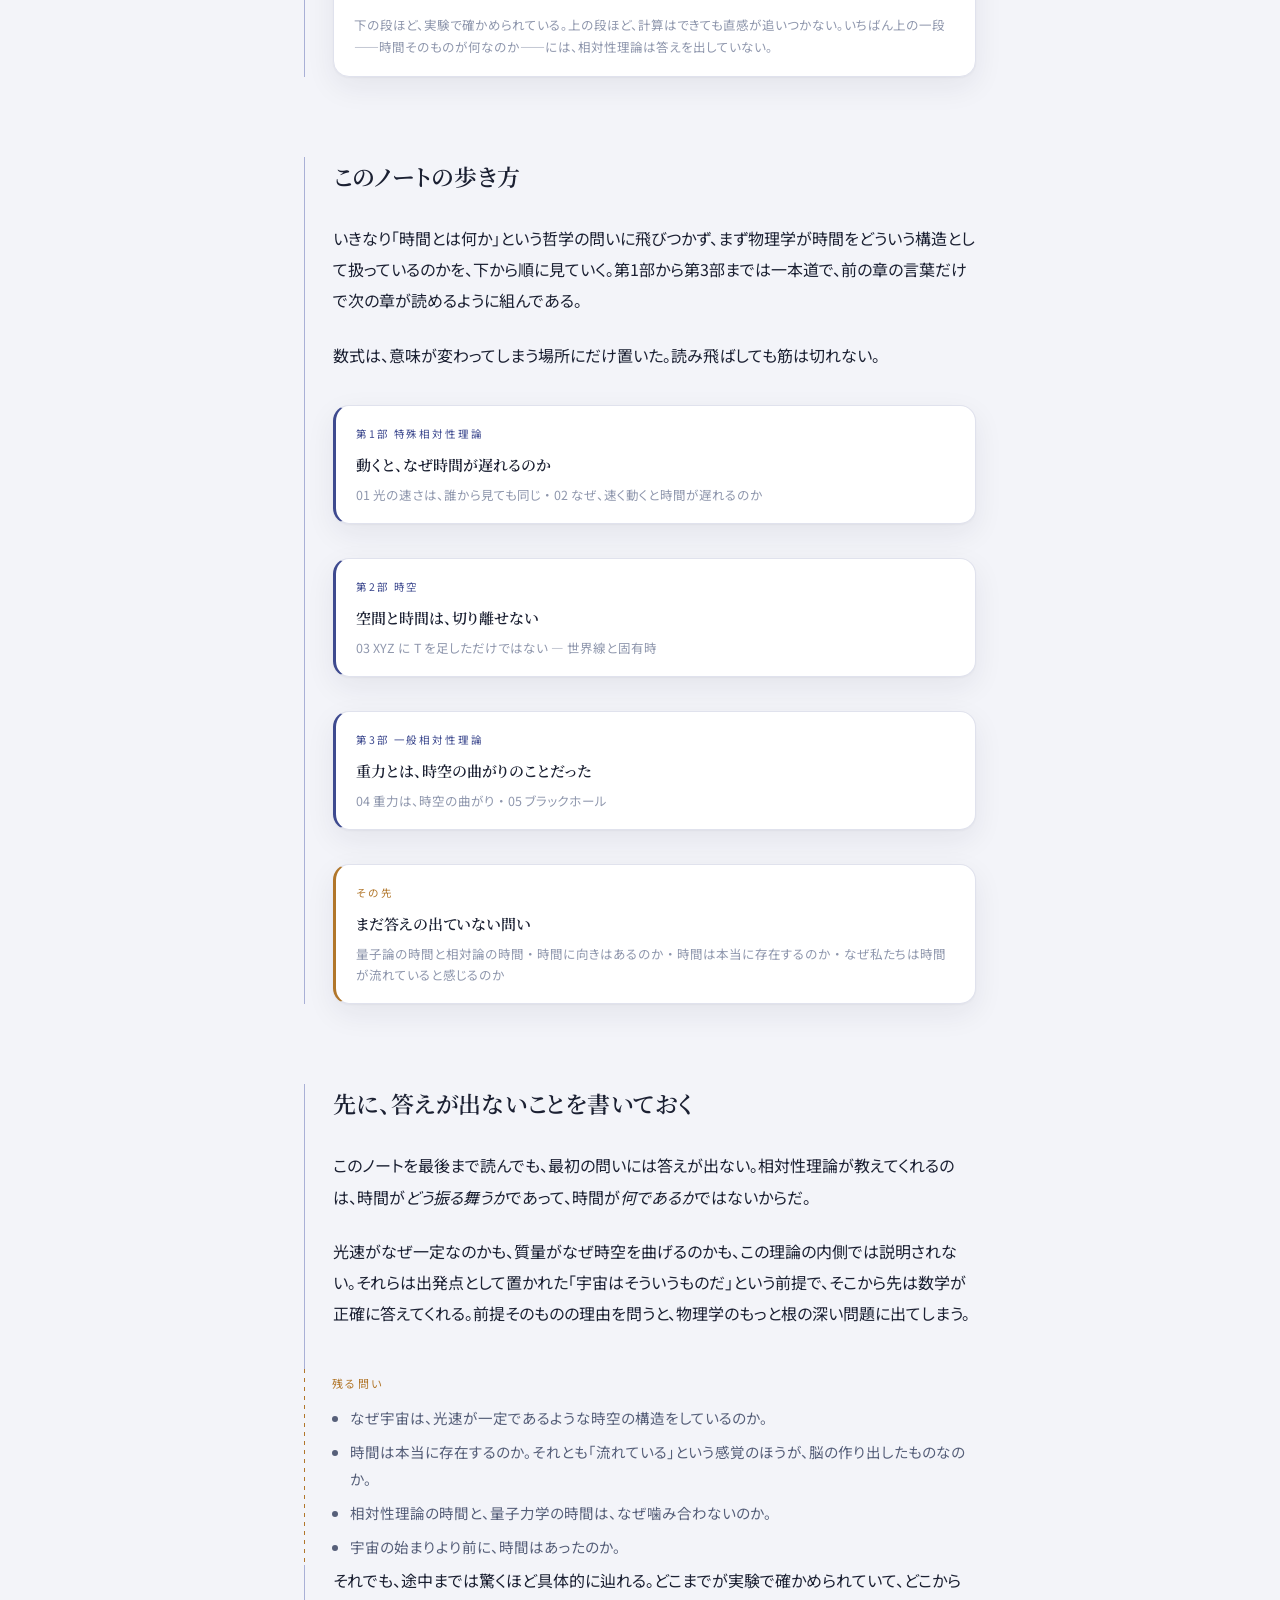
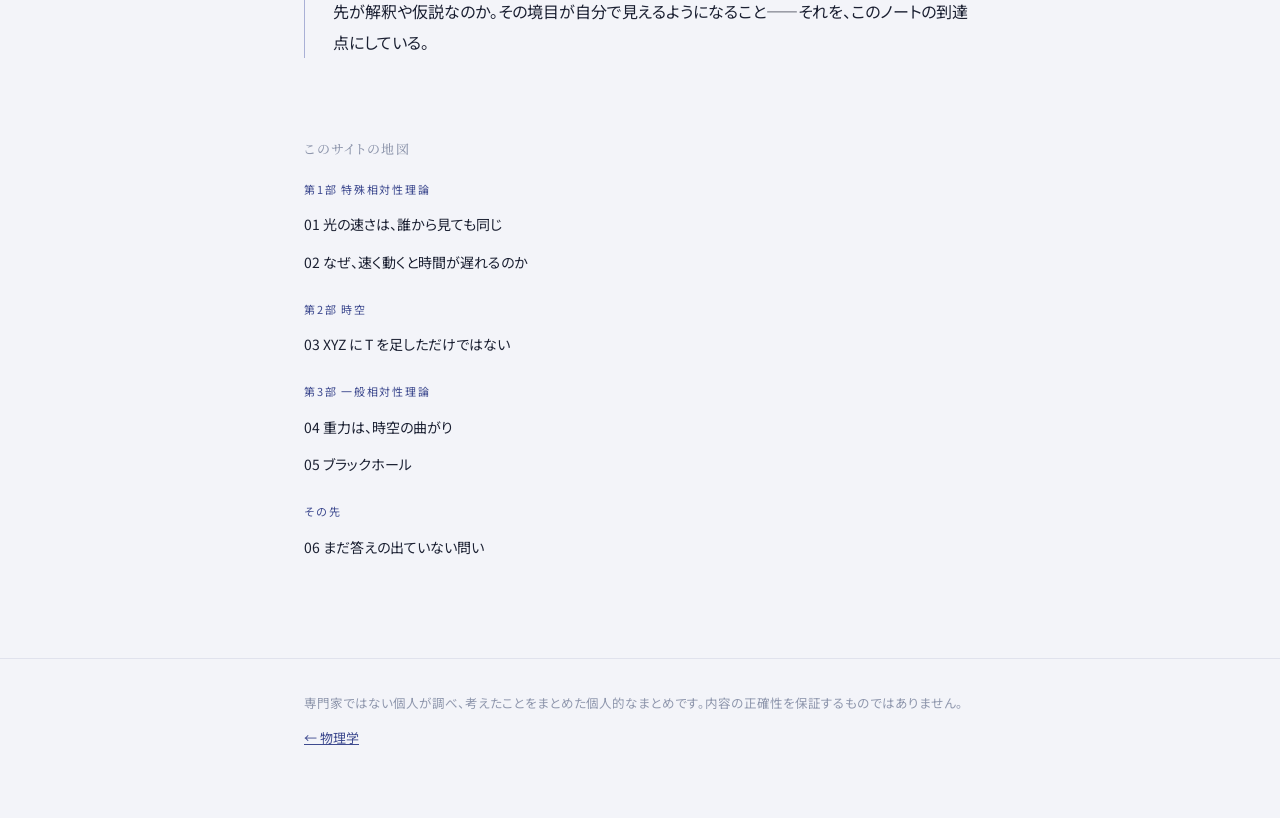
==== commit fc0eff22: "「物理学」の中のノートに位置づけ(戻りリンク・ページ名) Co-Authored-By: Claude Opus 5.5 <noreply@anthropic.com>" ====
--- a/index.html
+++ b/index.html
@@ -3,7 +3,7 @@
 <head>
 <meta charset="UTF-8">
 <meta name="viewport" content="width=device-width, initial-scale=1.0">
-<title>時間｜まとめノート</title>
+<title>時間｜物理学</title>
 <meta name="description" content="時間は、誰にとっても同じように流れているのか。光速不変という一点から出発して、時間の遅れ、時空と世界線、重力による時空の曲がり、ブラックホール、そして量子論と時間まで。「時間が遅れる」という現象を覚えるのではなく、なぜ空間と時間がひとつの時空として扱われるのかを辿る個人的なまとめ。">
 <link rel="icon" href="data:image/svg+xml,<svg xmlns=%22http://www.w3.org/2000/svg%22 viewBox=%220 0 100 100%22><text y=%22.9em%22 font-size=%2290%22>⏳</text></svg>">
 <link rel="preconnect" href="https://fonts.googleapis.com">
@@ -25,14 +25,14 @@
 <header class="top">
   <div class="wrap">
     <a class="sitemark" href="index.html">TIME ｜ 時間</a>
-    <a class="back" href="../">← m-note トップ</a>
+    <a class="back" href="../physics/">← 物理学</a>
   </div>
 </header>
 
 <main class="wrap">
 
   <div class="hero">
-    <p class="part-label">TIME</p>
+    <p class="part-label">PHYSICS · TIME</p>
     <h1>時間</h1>
     <p class="mn-tagline">時間は、誰にとっても同じではなかった。</p>
     <p class="lede">壁の時計も、腕の時計も、遠くの街の時計も、同じ速さで進んでいる。時間とは世界にひとつだけ掛かっている大きな時計で、私たちはその下でそれぞれの一生を過ごしている。そう考えるのが自然だった。</p>
@@ -177,7 +177,7 @@
 <footer class="foot">
   <div class="wrap">
     <p>専門家ではない個人が調べ、考えたことをまとめた個人的なまとめです。内容の正確性を保証するものではありません。</p>
-    <p><a href="../">← m-note トップ</a></p>
+    <p><a href="../physics/">← 物理学</a></p>
   </div>
 </footer>
 
